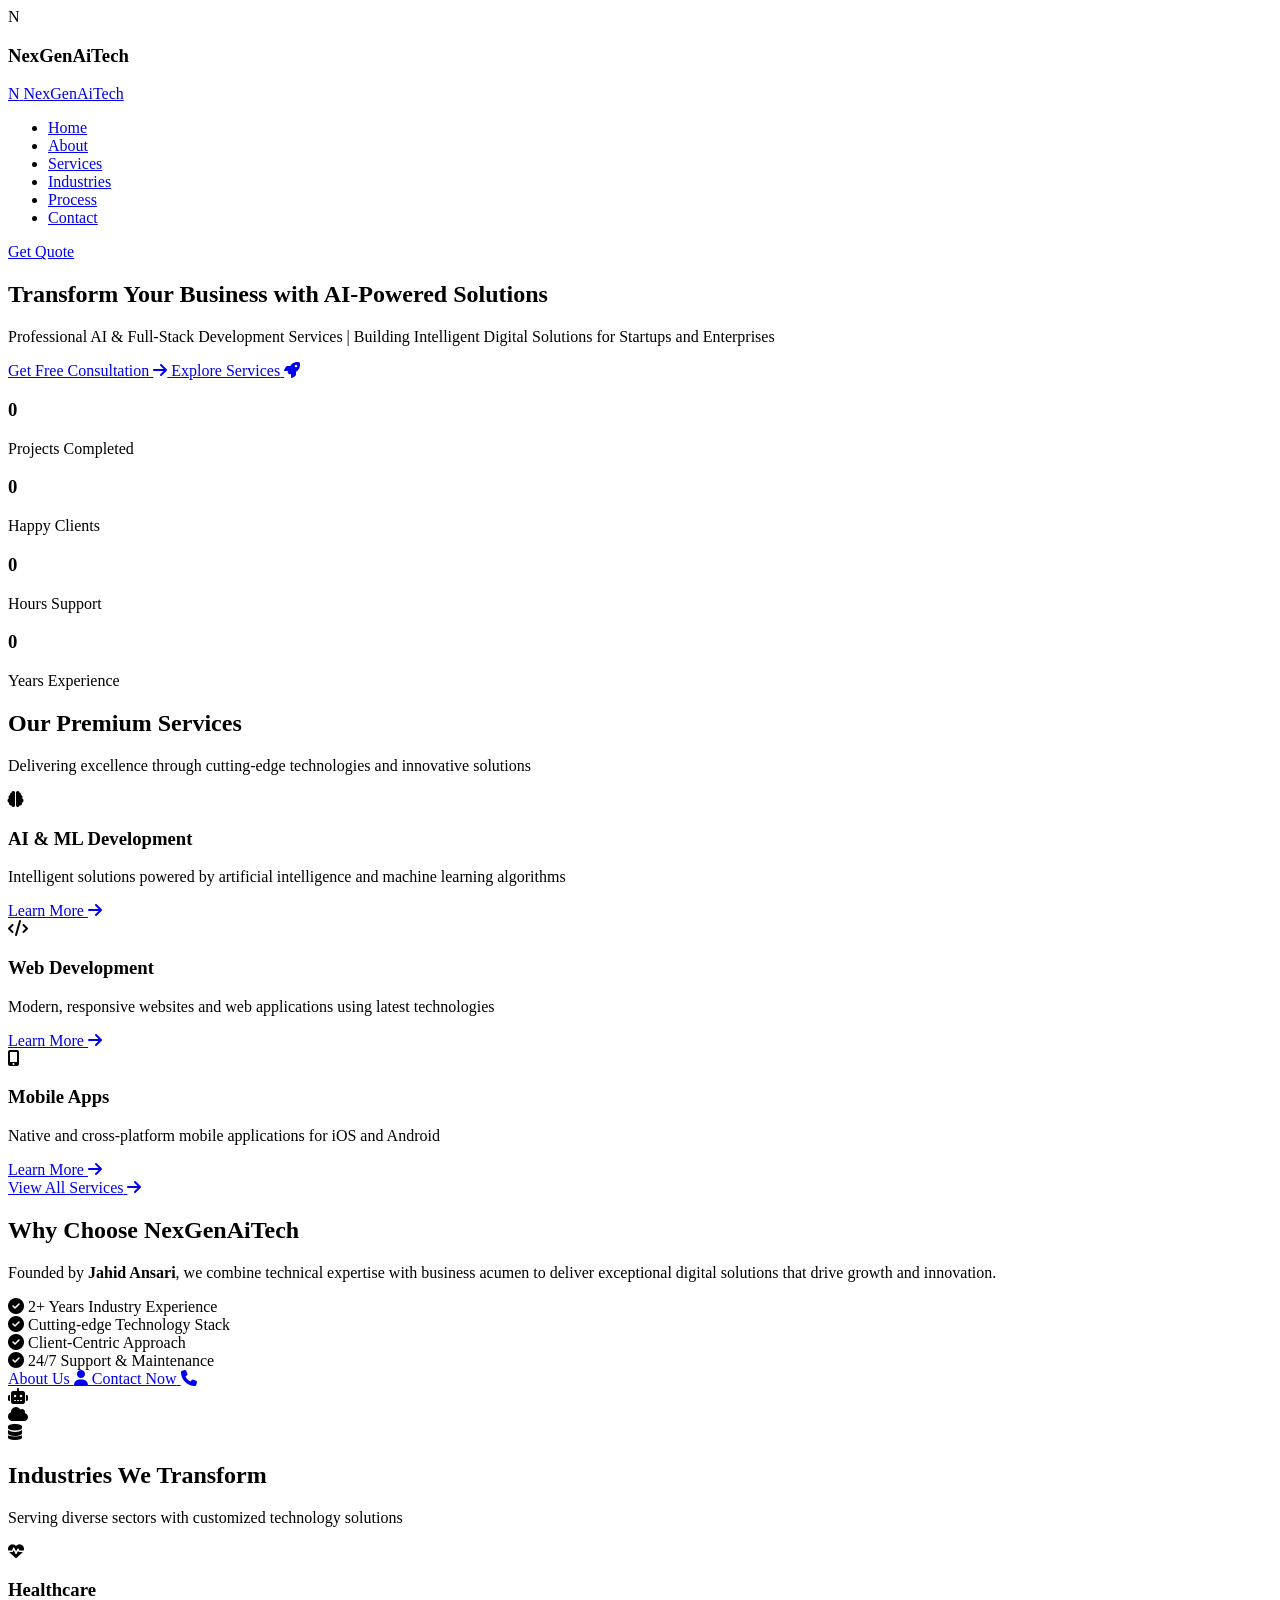
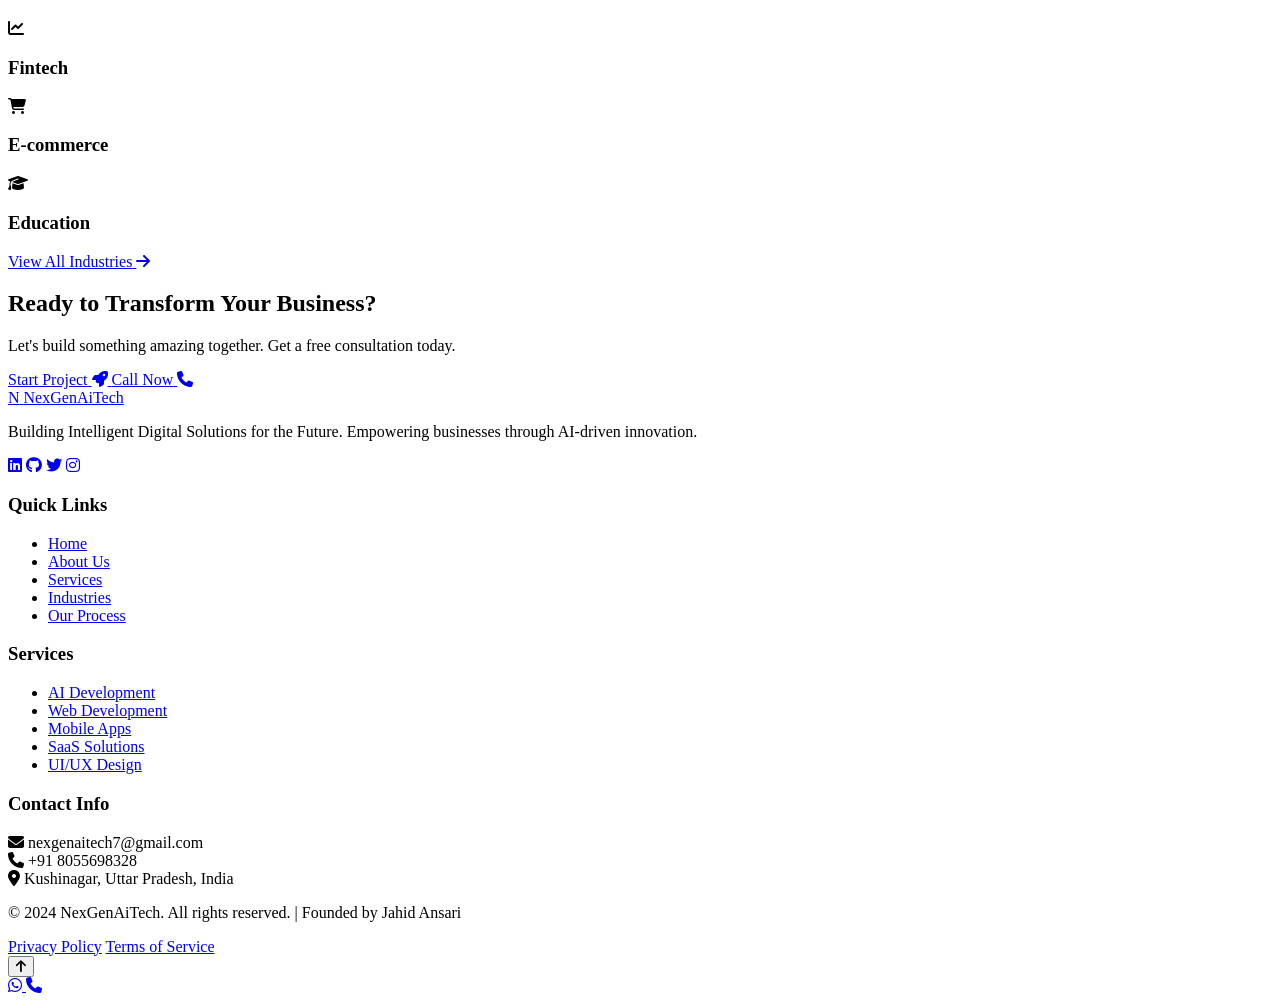
==== index.html @ 1ad07f9e "Create index.html" ====
<!DOCTYPE html>
<html lang="en">
<head>
    <meta charset="UTF-8">
    <meta name="viewport" content="width=device-width, initial-scale=1.0">
    <title>NexGenAiTech - AI & Full-Stack Development Company</title>
    <meta name="description" content="NexGenAiTech: Professional AI & Full-Stack Development company founded by Jahid Ansari. Building intelligent digital solutions for startups and enterprises.">
    <meta name="keywords" content="AI Development, Full-Stack Development, Machine Learning, SaaS Development, Web Development, Mobile App Development">
    <meta name="author" content="Jahid Ansari - NexGenAiTech">
    <meta name="robots" content="index, follow">
    <meta name="google-site-verification" content="your-verification-code">
    
    <!-- Open Graph Tags for Social Media -->
    <meta property="og:title" content="NexGenAiTech - AI & Full-Stack Development Company">
    <meta property="og:description" content="Professional AI & Full-Stack Development Services">
    <meta property="og:type" content="website">
    <meta property="og:url" content="https://nexgenaitech.com">
    <meta property="og:image" content="https://nexgenaitech.com/images/og-image.jpg">
    
    <!-- Twitter Card -->
    <meta name="twitter:card" content="summary_large_image">
    <meta name="twitter:title" content="NexGenAiTech">
    <meta name="twitter:description" content="AI & Full-Stack Development Company">
    
    <!-- Canonical URL -->
    <link rel="canonical" href="https://nexgenaitech.com">
    
    <!-- Favicon -->
    <link rel="icon" type="image/x-icon" href="images/favicon.ico">
    <link rel="apple-touch-icon" sizes="180x180" href="images/apple-touch-icon.png">
    
    <!-- Fonts -->
    <link rel="preconnect" href="https://fonts.googleapis.com">
    <link rel="preconnect" href="https://fonts.gstatic.com" crossorigin>
    <link href="https://fonts.googleapis.com/css2?family=Inter:wght@300;400;500;600;700&family=Poppins:wght@400;500;600;700&display=swap" rel="stylesheet">
    
    <!-- Font Awesome -->
    <link rel="stylesheet" href="https://cdnjs.cloudflare.com/ajax/libs/font-awesome/6.4.0/css/all.min.css">
    
    <!-- CSS Files -->
    <link rel="stylesheet" href="css/main.css">
    <link rel="stylesheet" href="css/animations.css">
    <link rel="stylesheet" href="css/responsive.css">
    
    <!-- Structured Data for SEO -->
    <script type="application/ld+json">
    {
        "@context": "https://schema.org",
        "@type": "Organization",
        "name": "NexGenAiTech",
        "url": "https://nexgenaitech.com",
        "logo": "https://nexgenaitech.com/images/logo.png",
        "description": "AI & Full-Stack Development Company",
        "address": {
            "@type": "PostalAddress",
            "addressLocality": "Kushinagar",
            "addressRegion": "Uttar Pradesh",
            "addressCountry": "India"
        },
        "contactPoint": {
            "@type": "ContactPoint",
            "telephone": "+91-8055698328",
            "contactType": "Customer Service",
            "email": "nexgenaitech7@gmail.com"
        }
    }
    </script>
</head>
<body>
    <!-- Preloader -->
    <div class="preloader" id="preloader">
        <div class="preloader-content">
            <div class="logo-pulse">
                <span>N</span>
            </div>
            <h3 class="preloader-text">NexGenAiTech</h3>
        </div>
    </div>

    <!-- Header -->
    <header class="header">
        <nav class="navbar">
            <div class="container">
                <a href="index.html" class="logo">
                    <span class="logo-icon">N</span>
                    <span class="logo-text">NexGenAiTech</span>
                </a>
                
                <div class="nav-menu" id="navMenu">
                    <ul class="nav-list">
                        <li class="nav-item active"><a href="index.html" class="nav-link">Home</a></li>
                        <li class="nav-item"><a href="about.html" class="nav-link">About</a></li>
                        <li class="nav-item"><a href="services.html" class="nav-link">Services</a></li>
                        <li class="nav-item"><a href="industries.html" class="nav-link">Industries</a></li>
                        <li class="nav-item"><a href="process.html" class="nav-link">Process</a></li>
                        <li class="nav-item"><a href="contact.html" class="nav-link">Contact</a></li>
                    </ul>
                    <a href="contact.html" class="nav-cta">Get Quote</a>
                </div>
                
                <div class="mobile-toggle" id="mobileToggle">
                    <span></span>
                    <span></span>
                    <span></span>
                </div>
            </div>
        </nav>
    </header>

    <!-- Hero Section -->
    <section class="hero">
        <div class="container">
            <div class="hero-content animate-on-scroll">
                <h1 class="hero-title">Transform Your <span class="highlight">Business</span> with AI-Powered Solutions</h1>
                <p class="hero-subtitle">Professional AI & Full-Stack Development Services | Building Intelligent Digital Solutions for Startups and Enterprises</p>
                <div class="hero-buttons">
                    <a href="contact.html" class="btn btn-primary">
                        <span>Get Free Consultation</span>
                        <i class="fas fa-arrow-right"></i>
                    </a>
                    <a href="services.html" class="btn btn-secondary">
                        <span>Explore Services</span>
                        <i class="fas fa-rocket"></i>
                    </a>
                </div>
            </div>
            
            <div class="hero-stats animate-on-scroll" data-delay="0.2">
                <div class="stat-item">
                    <h3 class="stat-number" data-count="50">0</h3>
                    <p class="stat-label">Projects Completed</p>
                </div>
                <div class="stat-item">
                    <h3 class="stat-number" data-count="100">0</h3>
                    <p class="stat-label">Happy Clients</p>
                </div>
                <div class="stat-item">
                    <h3 class="stat-number" data-count="24">0</h3>
                    <p class="stat-label">Hours Support</p>
                </div>
                <div class="stat-item">
                    <h3 class="stat-number" data-count="2">0</h3>
                    <p class="stat-label">Years Experience</p>
                </div>
            </div>
        </div>
        
        <!-- Animated Background -->
        <div class="hero-bg-animation">
            <div class="circle circle-1"></div>
            <div class="circle circle-2"></div>
            <div class="circle circle-3"></div>
        </div>
    </section>

    <!-- Featured Services -->
    <section class="featured-services section-padding">
        <div class="container">
            <div class="section-header animate-on-scroll">
                <h2 class="section-title">Our <span class="highlight">Premium</span> Services</h2>
                <p class="section-subtitle">Delivering excellence through cutting-edge technologies and innovative solutions</p>
            </div>
            
            <div class="services-grid">
                <div class="service-card animate-on-scroll">
                    <div class="service-icon">
                        <i class="fas fa-brain"></i>
                    </div>
                    <h3 class="service-title">AI & ML Development</h3>
                    <p class="service-description">Intelligent solutions powered by artificial intelligence and machine learning algorithms</p>
                    <a href="services.html#ai" class="service-link">
                        <span>Learn More</span>
                        <i class="fas fa-arrow-right"></i>
                    </a>
                </div>
                
                <div class="service-card animate-on-scroll" data-delay="0.1">
                    <div class="service-icon">
                        <i class="fas fa-code"></i>
                    </div>
                    <h3 class="service-title">Web Development</h3>
                    <p class="service-description">Modern, responsive websites and web applications using latest technologies</p>
                    <a href="services.html#web" class="service-link">
                        <span>Learn More</span>
                        <i class="fas fa-arrow-right"></i>
                    </a>
                </div>
                
                <div class="service-card animate-on-scroll" data-delay="0.2">
                    <div class="service-icon">
                        <i class="fas fa-mobile-alt"></i>
                    </div>
                    <h3 class="service-title">Mobile Apps</h3>
                    <p class="service-description">Native and cross-platform mobile applications for iOS and Android</p>
                    <a href="services.html#mobile" class="service-link">
                        <span>Learn More</span>
                        <i class="fas fa-arrow-right"></i>
                    </a>
                </div>
            </div>
            
            <div class="text-center mt-60">
                <a href="services.html" class="btn btn-outline">
                    <span>View All Services</span>
                    <i class="fas fa-arrow-right"></i>
                </a>
            </div>
        </div>
    </section>

    <!-- About Preview -->
    <section class="about-preview section-padding bg-dark">
        <div class="container">
            <div class="about-grid">
                <div class="about-content animate-on-scroll">
                    <h2 class="section-title">Why Choose <span class="highlight">NexGenAiTech</span></h2>
                    <p class="about-description">Founded by <strong>Jahid Ansari</strong>, we combine technical expertise with business acumen to deliver exceptional digital solutions that drive growth and innovation.</p>
                    
                    <div class="features-list">
                        <div class="feature-item">
                            <i class="fas fa-check-circle"></i>
                            <span>2+ Years Industry Experience</span>
                        </div>
                        <div class="feature-item">
                            <i class="fas fa-check-circle"></i>
                            <span>Cutting-edge Technology Stack</span>
                        </div>
                        <div class="feature-item">
                            <i class="fas fa-check-circle"></i>
                            <span>Client-Centric Approach</span>
                        </div>
                        <div class="feature-item">
                            <i class="fas fa-check-circle"></i>
                            <span>24/7 Support & Maintenance</span>
                        </div>
                    </div>
                    
                    <div class="about-buttons">
                        <a href="about.html" class="btn btn-primary">
                            <span>About Us</span>
                            <i class="fas fa-user"></i>
                        </a>
                        <a href="contact.html" class="btn btn-outline">
                            <span>Contact Now</span>
                            <i class="fas fa-phone"></i>
                        </a>
                    </div>
                </div>
                
                <div class="about-image animate-on-scroll" data-delay="0.2">
                    <div class="image-container">
                        <div class="floating-element element-1">
                            <i class="fas fa-robot"></i>
                        </div>
                        <div class="floating-element element-2">
                            <i class="fas fa-cloud"></i>
                        </div>
                        <div class="floating-element element-3">
                            <i class="fas fa-database"></i>
                        </div>
                    </div>
                </div>
            </div>
        </div>
    </section>

    <!-- Industries Preview -->
    <section class="industries-preview section-padding">
        <div class="container">
            <div class="section-header animate-on-scroll">
                <h2 class="section-title">Industries We <span class="highlight">Transform</span></h2>
                <p class="section-subtitle">Serving diverse sectors with customized technology solutions</p>
            </div>
            
            <div class="industries-grid">
                <div class="industry-item animate-on-scroll">
                    <div class="industry-icon">
                        <i class="fas fa-heartbeat"></i>
                    </div>
                    <h3>Healthcare</h3>
                </div>
                
                <div class="industry-item animate-on-scroll" data-delay="0.1">
                    <div class="industry-icon">
                        <i class="fas fa-chart-line"></i>
                    </div>
                    <h3>Fintech</h3>
                </div>
                
                <div class="industry-item animate-on-scroll" data-delay="0.2">
                    <div class="industry-icon">
                        <i class="fas fa-shopping-cart"></i>
                    </div>
                    <h3>E-commerce</h3>
                </div>
                
                <div class="industry-item animate-on-scroll" data-delay="0.3">
                    <div class="industry-icon">
                        <i class="fas fa-graduation-cap"></i>
                    </div>
                    <h3>Education</h3>
                </div>
            </div>
            
            <div class="text-center mt-60">
                <a href="industries.html" class="btn btn-outline">
                    <span>View All Industries</span>
                    <i class="fas fa-arrow-right"></i>
                </a>
            </div>
        </div>
    </section>

    <!-- CTA Section -->
    <section class="cta-section section-padding bg-gradient">
        <div class="container">
            <div class="cta-content animate-on-scroll">
                <h2 class="cta-title">Ready to Transform Your Business?</h2>
                <p class="cta-subtitle">Let's build something amazing together. Get a free consultation today.</p>
                <div class="cta-buttons">
                    <a href="contact.html" class="btn btn-light">
                        <span>Start Project</span>
                        <i class="fas fa-rocket"></i>
                    </a>
                    <a href="tel:+918055698328" class="btn btn-outline-light">
                        <span>Call Now</span>
                        <i class="fas fa-phone"></i>
                    </a>
                </div>
            </div>
        </div>
    </section>

    <!-- Footer -->
    <footer class="footer">
        <div class="container">
            <div class="footer-grid">
                <div class="footer-col">
                    <a href="index.html" class="footer-logo">
                        <span class="logo-icon">N</span>
                        <span class="logo-text">NexGenAiTech</span>
                    </a>
                    <p class="footer-about">Building Intelligent Digital Solutions for the Future. Empowering businesses through AI-driven innovation.</p>
                    <div class="social-links">
                        <a href="#" aria-label="LinkedIn"><i class="fab fa-linkedin"></i></a>
                        <a href="#" aria-label="GitHub"><i class="fab fa-github"></i></a>
                        <a href="#" aria-label="Twitter"><i class="fab fa-twitter"></i></a>
                        <a href="#" aria-label="Instagram"><i class="fab fa-instagram"></i></a>
                    </div>
                </div>
                
                <div class="footer-col">
                    <h3 class="footer-title">Quick Links</h3>
                    <ul class="footer-links">
                        <li><a href="index.html">Home</a></li>
                        <li><a href="about.html">About Us</a></li>
                        <li><a href="services.html">Services</a></li>
                        <li><a href="industries.html">Industries</a></li>
                        <li><a href="process.html">Our Process</a></li>
                    </ul>
                </div>
                
                <div class="footer-col">
                    <h3 class="footer-title">Services</h3>
                    <ul class="footer-links">
                        <li><a href="services.html#ai">AI Development</a></li>
                        <li><a href="services.html#web">Web Development</a></li>
                        <li><a href="services.html#mobile">Mobile Apps</a></li>
                        <li><a href="services.html#saas">SaaS Solutions</a></li>
                        <li><a href="services.html#ui">UI/UX Design</a></li>
                    </ul>
                </div>
                
                <div class="footer-col">
                    <h3 class="footer-title">Contact Info</h3>
                    <div class="contact-info">
                        <div class="contact-item">
                            <i class="fas fa-envelope"></i>
                            <span>nexgenaitech7@gmail.com</span>
                        </div>
                        <div class="contact-item">
                            <i class="fas fa-phone"></i>
                            <span>+91 8055698328</span>
                        </div>
                        <div class="contact-item">
                            <i class="fas fa-map-marker-alt"></i>
                            <span>Kushinagar, Uttar Pradesh, India</span>
                        </div>
                    </div>
                </div>
            </div>
            
            <div class="footer-bottom">
                <p>&copy; 2024 NexGenAiTech. All rights reserved. | Founded by Jahid Ansari</p>
                <div class="footer-bottom-links">
                    <a href="privacy.html">Privacy Policy</a>
                    <a href="terms.html">Terms of Service</a>
                </div>
            </div>
        </div>
    </footer>

    <!-- Back to Top -->
    <button class="back-to-top" id="backToTop" aria-label="Back to top">
        <i class="fas fa-arrow-up"></i>
    </button>

    <!-- Quick Contact -->
    <div class="quick-contact">
        <a href="https://wa.me/918055698328" class="whatsapp-btn" target="_blank" aria-label="Chat on WhatsApp">
            <i class="fab fa-whatsapp"></i>
        </a>
        <a href="tel:+918055698328" class="call-btn" aria-label="Call us">
            <i class="fas fa-phone"></i>
        </a>
    </div>

    <!-- JavaScript -->
    <script src="js/main.js"></script>
    <script src="js/animations.js"></script>
</body>
</html>
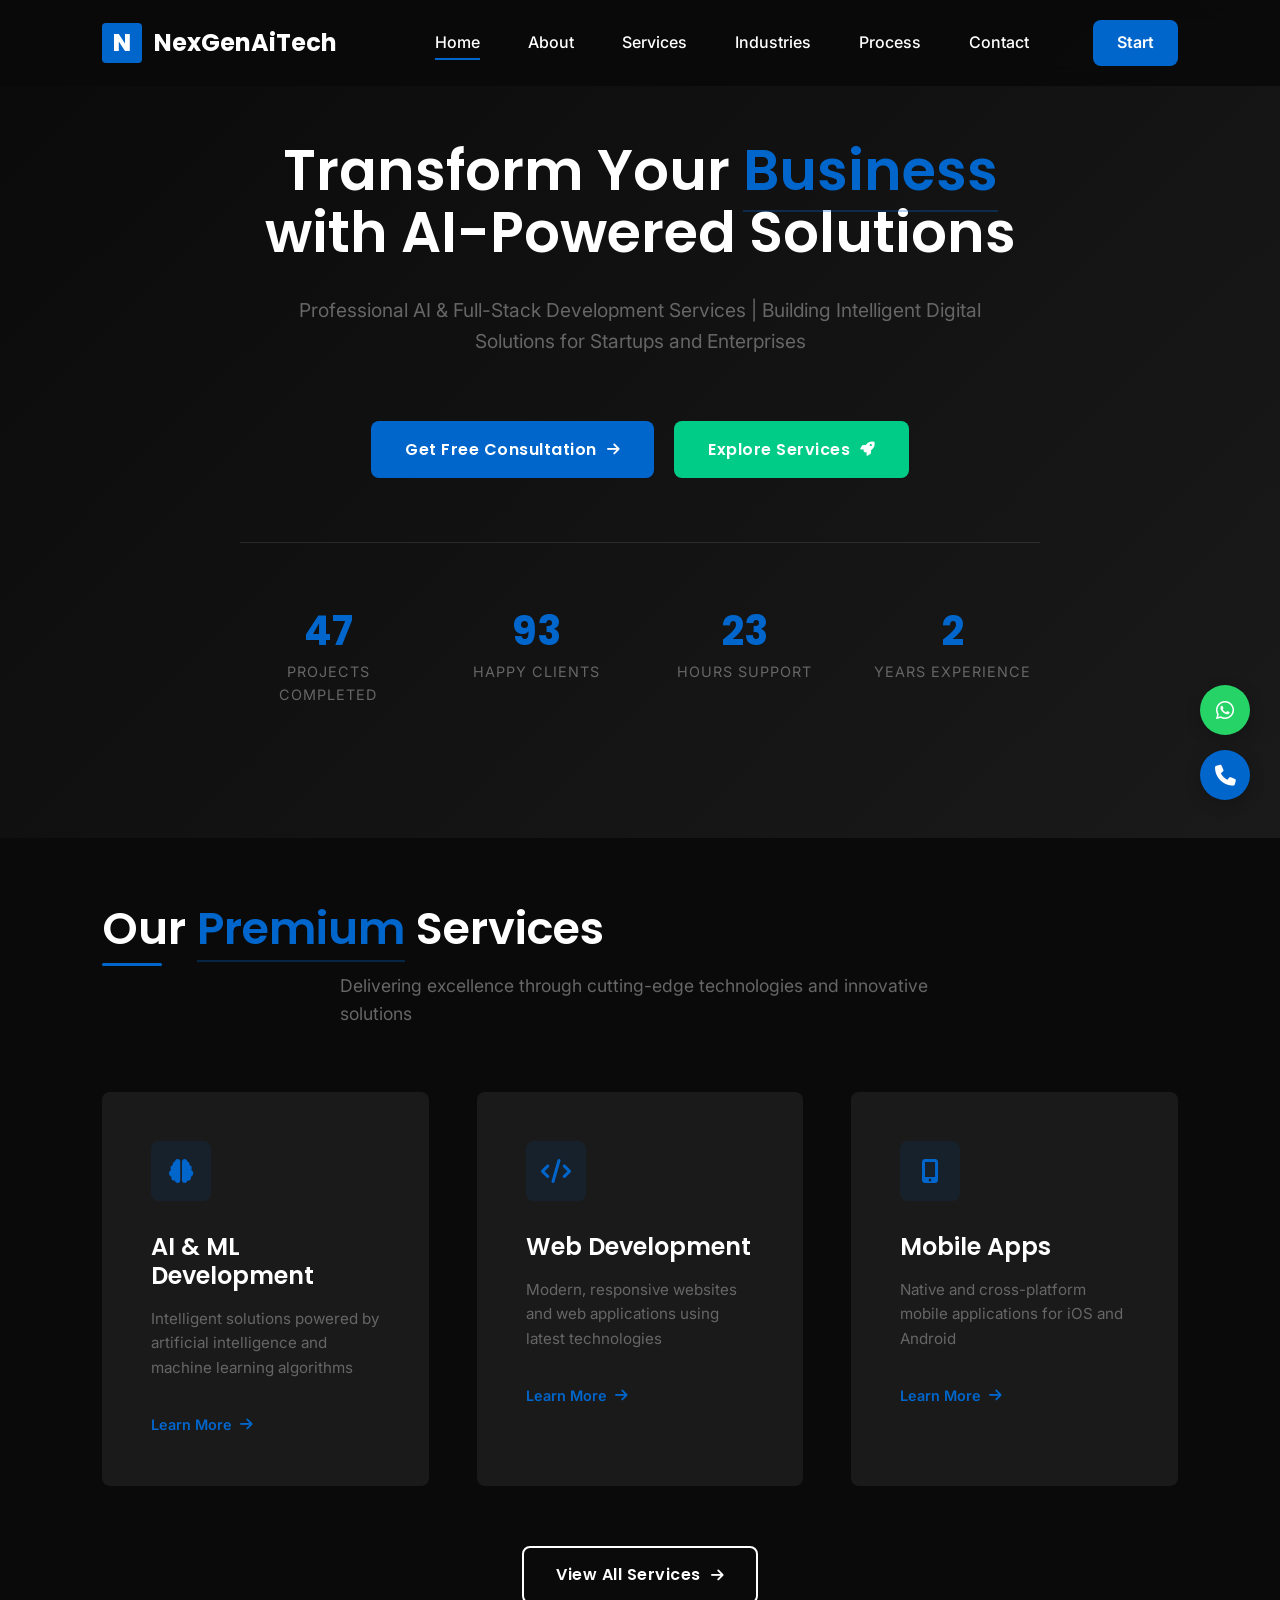
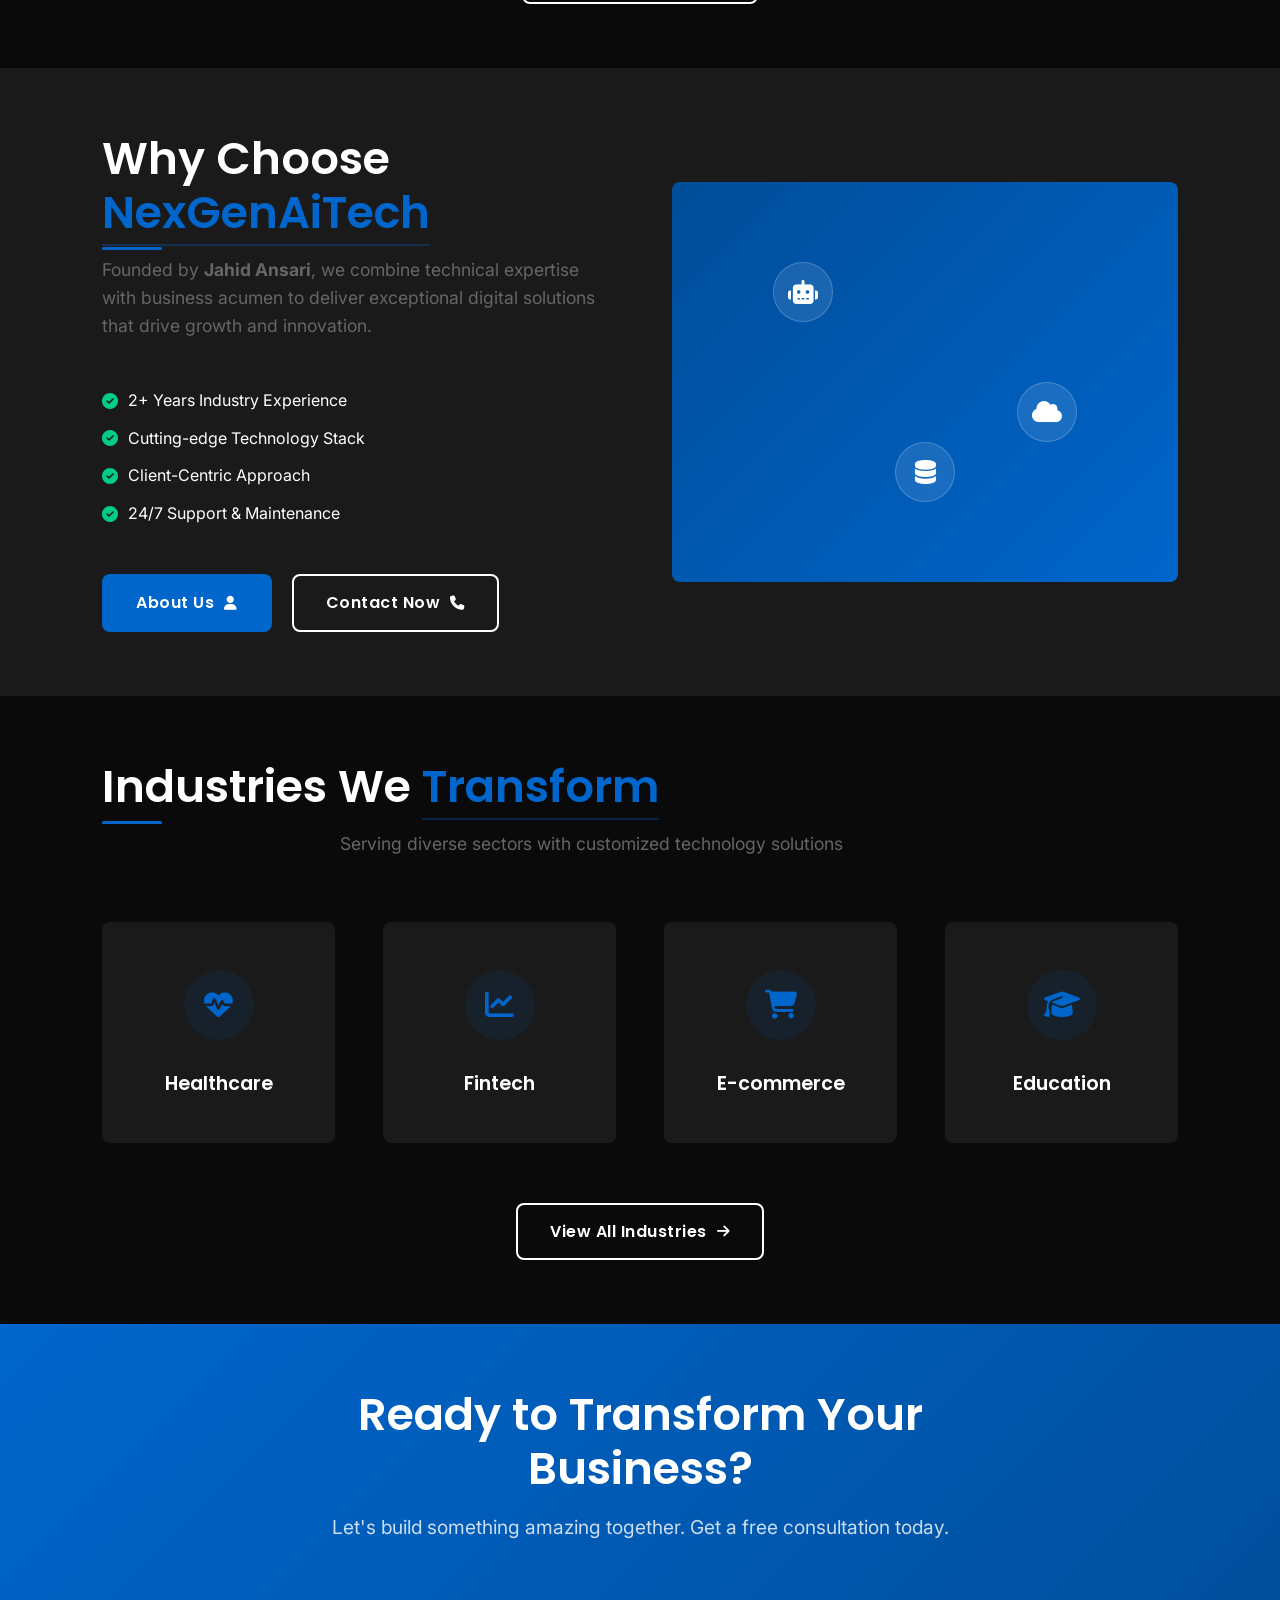
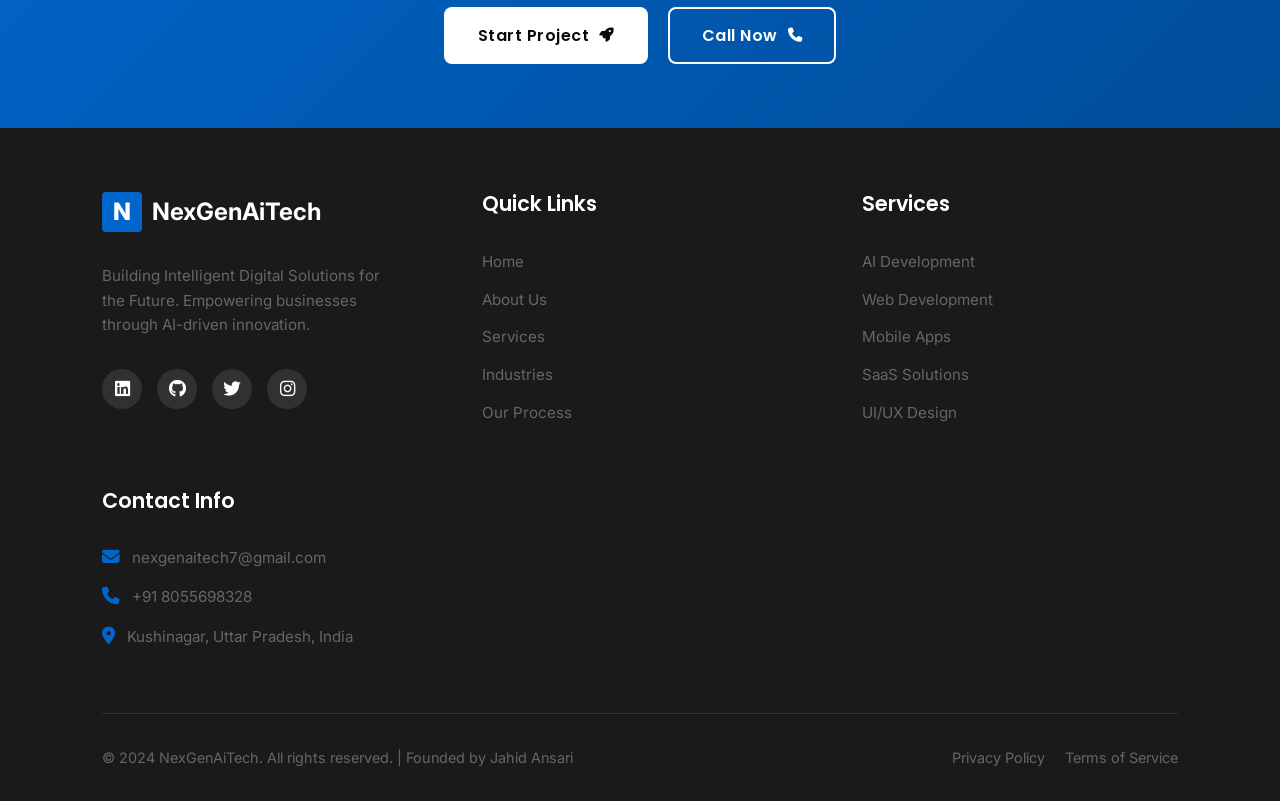
==== commit 3478a463: "Update index.html" ====
--- a/index.html
+++ b/index.html
@@ -95,7 +95,7 @@
                         <li class="nav-item"><a href="process.html" class="nav-link">Process</a></li>
                         <li class="nav-item"><a href="contact.html" class="nav-link">Contact</a></li>
                     </ul>
-                    <a href="contact.html" class="nav-cta">Get Quote</a>
+                    <a href="contact.html" class="nav-cta">Start</a>
                 </div>
                 
                 <div class="mobile-toggle" id="mobileToggle">
--- a/css/main.css
+++ b/css/main.css
@@ -0,0 +1,951 @@
+/* ===== CSS Reset ===== */
+* {
+    margin: 0;
+    padding: 0;
+    box-sizing: border-box;
+}
+
+:root {
+    /* Color Palette */
+    --primary-color: #0066cc;
+    --primary-dark: #004d99;
+    --primary-light: #3399ff;
+    --secondary-color: #00cc88;
+    --accent-color: #ff6b6b;
+    
+    /* Neutral Colors */
+    --dark-color: #0a0a0a;
+    --dark-gray: #1a1a1a;
+    --medium-gray: #333333;
+    --light-gray: #666666;
+    --lighter-gray: #f5f5f5;
+    --white: #ffffff;
+    
+    /* Typography */
+    --font-primary: 'Inter', sans-serif;
+    --font-secondary: 'Poppins', sans-serif;
+    
+    /* Spacing */
+    --space-xs: 0.5rem;
+    --space-sm: 1rem;
+    --space-md: 2rem;
+    --space-lg: 3rem;
+    --space-xl: 4rem;
+    
+    /* Borders */
+    --border-radius: 8px;
+    --border-radius-sm: 4px;
+    
+    /* Shadows */
+    --shadow-sm: 0 2px 8px rgba(0,0,0,0.1);
+    --shadow-md: 0 4px 16px rgba(0,0,0,0.2);
+    --shadow-lg: 0 8px 32px rgba(0,0,0,0.3);
+    
+    /* Transitions */
+    --transition-fast: 0.2s ease;
+    --transition-normal: 0.3s ease;
+    --transition-slow: 0.5s ease;
+}
+
+/* ===== Base Styles ===== */
+html {
+    scroll-behavior: smooth;
+    scroll-padding-top: 80px;
+}
+
+body {
+    font-family: var(--font-primary);
+    font-size: 16px;
+    line-height: 1.6;
+    color: var(--light-gray);
+    background-color: var(--dark-color);
+    overflow-x: hidden;
+}
+
+h1, h2, h3, h4, h5, h6 {
+    font-family: var(--font-secondary);
+    font-weight: 600;
+    line-height: 1.2;
+    color: var(--white);
+    margin-bottom: var(--space-sm);
+}
+
+h1 { font-size: 3.5rem; }
+h2 { font-size: 2.5rem; }
+h3 { font-size: 1.75rem; }
+h4 { font-size: 1.5rem; }
+h5 { font-size: 1.25rem; }
+h6 { font-size: 1rem; }
+
+p {
+    margin-bottom: var(--space-md);
+    font-weight: 400;
+}
+
+a {
+    text-decoration: none;
+    color: inherit;
+    transition: var(--transition-normal);
+}
+
+ul, ol {
+    list-style: none;
+}
+
+img {
+    max-width: 100%;
+    height: auto;
+}
+
+.container {
+    width: 100%;
+    max-width: 1200px;
+    margin: 0 auto;
+    padding: 0 var(--space-md);
+}
+
+.section-padding {
+    padding: var(--space-xl) 0;
+}
+
+.bg-dark {
+    background-color: var(--dark-gray);
+}
+
+.bg-gradient {
+    background: linear-gradient(135deg, var(--primary-color), var(--primary-dark));
+}
+
+.text-center {
+    text-align: center;
+}
+
+.mt-60 {
+    margin-top: 60px;
+}
+
+/* ===== Typography Enhancements ===== */
+.highlight {
+    color: var(--primary-color);
+    position: relative;
+}
+
+.highlight::after {
+    content: '';
+    position: absolute;
+    bottom: -2px;
+    left: 0;
+    width: 100%;
+    height: 2px;
+    background: var(--primary-color);
+    opacity: 0.3;
+}
+
+.section-title {
+    font-size: 2.8rem;
+    margin-bottom: var(--space-sm);
+    position: relative;
+    display: inline-block;
+}
+
+.section-title::after {
+    content: '';
+    position: absolute;
+    bottom: -10px;
+    left: 0;
+    width: 60px;
+    height: 3px;
+    background: var(--primary-color);
+    border-radius: 2px;
+}
+
+.section-subtitle {
+    font-size: 1.1rem;
+    color: var(--light-gray);
+    max-width: 600px;
+    margin: 0 auto var(--space-xl);
+}
+
+/* ===== Buttons ===== */
+.btn {
+    display: inline-flex;
+    align-items: center;
+    justify-content: center;
+    gap: 10px;
+    padding: 14px 32px;
+    border-radius: var(--border-radius);
+    font-family: var(--font-secondary);
+    font-weight: 600;
+    font-size: 1rem;
+    text-transform: none;
+    letter-spacing: 0.5px;
+    cursor: pointer;
+    transition: all var(--transition-normal);
+    border: 2px solid transparent;
+    position: relative;
+    overflow: hidden;
+    z-index: 1;
+}
+
+.btn span {
+    position: relative;
+    z-index: 2;
+}
+
+.btn i {
+    font-size: 0.9rem;
+    transition: transform var(--transition-normal);
+}
+
+.btn:hover i {
+    transform: translateX(4px);
+}
+
+.btn-primary {
+    background: var(--primary-color);
+    color: var(--white);
+}
+
+.btn-primary:hover {
+    background: var(--primary-dark);
+    transform: translateY(-2px);
+    box-shadow: var(--shadow-md);
+}
+
+.btn-secondary {
+    background: var(--secondary-color);
+    color: var(--white);
+}
+
+.btn-secondary:hover {
+    background: #00b377;
+    transform: translateY(-2px);
+    box-shadow: var(--shadow-md);
+}
+
+.btn-outline {
+    background: transparent;
+    color: var(--white);
+    border-color: var(--white);
+}
+
+.btn-outline:hover {
+    background: var(--white);
+    color: var(--dark-color);
+    transform: translateY(-2px);
+}
+
+.btn-light {
+    background: var(--white);
+    color: var(--dark-color);
+}
+
+.btn-light:hover {
+    background: var(--lighter-gray);
+    transform: translateY(-2px);
+    box-shadow: var(--shadow-md);
+}
+
+.btn-outline-light {
+    background: transparent;
+    color: var(--white);
+    border-color: var(--white);
+}
+
+.btn-outline-light:hover {
+    background: var(--white);
+    color: var(--dark-color);
+}
+
+/* ===== Preloader ===== */
+.preloader {
+    position: fixed;
+    top: 0;
+    left: 0;
+    width: 100%;
+    height: 100%;
+    background: var(--dark-color);
+    display: flex;
+    align-items: center;
+    justify-content: center;
+    z-index: 9999;
+    transition: opacity 0.5s ease, visibility 0.5s ease;
+}
+
+.preloader.fade-out {
+    opacity: 0;
+    visibility: hidden;
+}
+
+.preloader-content {
+    text-align: center;
+}
+
+.logo-pulse {
+    width: 80px;
+    height: 80px;
+    margin: 0 auto 20px;
+    background: var(--primary-color);
+    border-radius: 50%;
+    display: flex;
+    align-items: center;
+    justify-content: center;
+    animation: pulse 2s infinite;
+}
+
+.logo-pulse span {
+    color: var(--white);
+    font-size: 2rem;
+    font-weight: 700;
+    font-family: var(--font-secondary);
+}
+
+.preloader-text {
+    color: var(--white);
+    font-size: 1.5rem;
+    letter-spacing: 2px;
+    animation: fadeInOut 2s infinite;
+}
+
+/* ===== Header & Navigation ===== */
+.header {
+    position: fixed;
+    top: 0;
+    left: 0;
+    width: 100%;
+    z-index: 1000;
+    background: rgba(10, 10, 10, 0.95);
+    backdrop-filter: blur(10px);
+    transition: all var(--transition-normal);
+}
+
+.header.scrolled {
+    box-shadow: var(--shadow-md);
+}
+
+.navbar {
+    padding: 20px 0;
+}
+
+.navbar .container {
+    display: flex;
+    align-items: center;
+    justify-content: space-between;
+}
+
+.logo {
+    display: flex;
+    align-items: center;
+    gap: 12px;
+    color: var(--white);
+    font-size: 1.5rem;
+    font-weight: 700;
+    font-family: var(--font-secondary);
+}
+
+.logo-icon {
+    width: 40px;
+    height: 40px;
+    background: var(--primary-color);
+    border-radius: var(--border-radius-sm);
+    display: flex;
+    align-items: center;
+    justify-content: center;
+    font-weight: 800;
+    color: var(--white);
+}
+
+.nav-menu {
+    display: flex;
+    align-items: center;
+    gap: var(--space-xl);
+}
+
+.nav-list {
+    display: flex;
+    gap: var(--space-lg);
+}
+
+.nav-item {
+    position: relative;
+}
+
+.nav-link {
+    color: var(--white);
+    font-weight: 500;
+    font-size: 1rem;
+    padding: 8px 0;
+    position: relative;
+}
+
+.nav-link::after {
+    content: '';
+    position: absolute;
+    bottom: 0;
+    left: 0;
+    width: 0;
+    height: 2px;
+    background: var(--primary-color);
+    transition: width var(--transition-normal);
+}
+
+.nav-link:hover::after,
+.nav-item.active .nav-link::after {
+    width: 100%;
+}
+
+.nav-cta {
+    background: var(--primary-color);
+    color: var(--white);
+    padding: 10px 24px;
+    border-radius: var(--border-radius);
+    font-weight: 600;
+    transition: all var(--transition-normal);
+}
+
+.nav-cta:hover {
+    background: var(--primary-dark);
+    transform: translateY(-2px);
+}
+
+.mobile-toggle {
+    display: none;
+    flex-direction: column;
+    gap: 4px;
+    cursor: pointer;
+    width: 30px;
+    height: 30px;
+    justify-content: center;
+}
+
+.mobile-toggle span {
+    display: block;
+    width: 100%;
+    height: 2px;
+    background: var(--white);
+    transition: all var(--transition-normal);
+}
+
+/* ===== Hero Section ===== */
+.hero {
+    padding-top: 140px;
+    padding-bottom: 100px;
+    position: relative;
+    overflow: hidden;
+    background: linear-gradient(135deg, var(--dark-color) 0%, var(--dark-gray) 100%);
+}
+
+.hero-content {
+    max-width: 800px;
+    margin: 0 auto;
+    text-align: center;
+}
+
+.hero-title {
+    font-size: 3.5rem;
+    margin-bottom: var(--space-md);
+    line-height: 1.1;
+}
+
+.hero-subtitle {
+    font-size: 1.2rem;
+    color: var(--light-gray);
+    margin-bottom: var(--space-xl);
+    max-width: 700px;
+    margin-left: auto;
+    margin-right: auto;
+}
+
+.hero-buttons {
+    display: flex;
+    gap: 20px;
+    justify-content: center;
+    margin-bottom: var(--space-xl);
+}
+
+.hero-stats {
+    display: grid;
+    grid-template-columns: repeat(4, 1fr);
+    gap: var(--space-md);
+    max-width: 800px;
+    margin: 0 auto;
+    padding-top: var(--space-xl);
+    border-top: 1px solid rgba(255,255,255,0.1);
+}
+
+.stat-item {
+    text-align: center;
+}
+
+.stat-number {
+    font-size: 2.5rem;
+    font-weight: 700;
+    color: var(--primary-color);
+    margin-bottom: 5px;
+}
+
+.stat-label {
+    font-size: 0.9rem;
+    color: var(--light-gray);
+    text-transform: uppercase;
+    letter-spacing: 1px;
+}
+
+.hero-bg-animation {
+    position: absolute;
+    top: 0;
+    left: 0;
+    width: 100%;
+    height: 100%;
+    z-index: -1;
+    overflow: hidden;
+}
+
+.circle {
+    position: absolute;
+    border-radius: 50%;
+    opacity: 0.1;
+}
+
+.circle-1 {
+    width: 300px;
+    height: 300px;
+    background: var(--primary-color);
+    top: -150px;
+    right: -150px;
+}
+
+.circle-2 {
+    width: 200px;
+    height: 200px;
+    background: var(--secondary-color);
+    bottom: -100px;
+    left: -100px;
+}
+
+.circle-3 {
+    width: 150px;
+    height: 150px;
+    background: var(--accent-color);
+    top: 50%;
+    right: 10%;
+}
+
+/* ===== Services Section ===== */
+.services-grid {
+    display: grid;
+    grid-template-columns: repeat(auto-fit, minmax(300px, 1fr));
+    gap: var(--space-lg);
+    margin-top: var(--space-xl);
+}
+
+.service-card {
+    background: var(--dark-gray);
+    border-radius: var(--border-radius);
+    padding: var(--space-lg);
+    transition: all var(--transition-normal);
+    border: 1px solid transparent;
+    position: relative;
+    overflow: hidden;
+}
+
+.service-card:hover {
+    transform: translateY(-10px);
+    border-color: var(--primary-color);
+    box-shadow: var(--shadow-lg);
+}
+
+.service-icon {
+    width: 60px;
+    height: 60px;
+    background: rgba(0, 102, 204, 0.1);
+    border-radius: var(--border-radius);
+    display: flex;
+    align-items: center;
+    justify-content: center;
+    margin-bottom: var(--space-md);
+    color: var(--primary-color);
+    font-size: 1.5rem;
+}
+
+.service-title {
+    font-size: 1.5rem;
+    margin-bottom: var(--space-sm);
+}
+
+.service-description {
+    color: var(--light-gray);
+    margin-bottom: var(--space-md);
+    font-size: 0.95rem;
+}
+
+.service-link {
+    display: inline-flex;
+    align-items: center;
+    gap: 8px;
+    color: var(--primary-color);
+    font-weight: 600;
+    font-size: 0.9rem;
+}
+
+.service-link:hover {
+    gap: 12px;
+}
+
+/* ===== About Preview ===== */
+.about-grid {
+    display: grid;
+    grid-template-columns: 1fr 1fr;
+    gap: var(--space-xl);
+    align-items: center;
+}
+
+.about-description {
+    font-size: 1.1rem;
+    margin-bottom: var(--space-lg);
+}
+
+.features-list {
+    margin-bottom: var(--space-lg);
+}
+
+.feature-item {
+    display: flex;
+    align-items: center;
+    gap: 10px;
+    margin-bottom: 12px;
+    color: var(--white);
+}
+
+.feature-item i {
+    color: var(--secondary-color);
+}
+
+.about-buttons {
+    display: flex;
+    gap: 20px;
+}
+
+.about-image {
+    position: relative;
+    height: 400px;
+}
+
+.image-container {
+    width: 100%;
+    height: 100%;
+    background: linear-gradient(135deg, var(--primary-dark), var(--primary-color));
+    border-radius: var(--border-radius);
+    position: relative;
+    overflow: hidden;
+}
+
+.floating-element {
+    position: absolute;
+    width: 60px;
+    height: 60px;
+    background: rgba(255,255,255,0.1);
+    border-radius: 50%;
+    display: flex;
+    align-items: center;
+    justify-content: center;
+    font-size: 1.5rem;
+    color: var(--white);
+    backdrop-filter: blur(5px);
+    border: 1px solid rgba(255,255,255,0.2);
+}
+
+.element-1 {
+    top: 20%;
+    left: 20%;
+}
+
+.element-2 {
+    top: 50%;
+    right: 20%;
+}
+
+.element-3 {
+    bottom: 20%;
+    left: 50%;
+    transform: translateX(-50%);
+}
+
+/* ===== Industries Preview ===== */
+.industries-grid {
+    display: grid;
+    grid-template-columns: repeat(auto-fit, minmax(200px, 1fr));
+    gap: var(--space-lg);
+    margin-top: var(--space-xl);
+}
+
+.industry-item {
+    background: var(--dark-gray);
+    border-radius: var(--border-radius);
+    padding: var(--space-lg);
+    text-align: center;
+    transition: all var(--transition-normal);
+}
+
+.industry-item:hover {
+    transform: translateY(-5px);
+    background: var(--primary-color);
+}
+
+.industry-item:hover .industry-icon {
+    color: var(--white);
+    background: rgba(255,255,255,0.2);
+}
+
+.industry-icon {
+    width: 70px;
+    height: 70px;
+    background: rgba(0, 102, 204, 0.1);
+    border-radius: 50%;
+    display: flex;
+    align-items: center;
+    justify-content: center;
+    margin: 0 auto var(--space-md);
+    color: var(--primary-color);
+    font-size: 1.8rem;
+    transition: all var(--transition-normal);
+}
+
+.industry-item h3 {
+    font-size: 1.2rem;
+    margin-bottom: 0;
+}
+
+/* ===== CTA Section ===== */
+.cta-section {
+    position: relative;
+    overflow: hidden;
+}
+
+.cta-content {
+    text-align: center;
+    max-width: 800px;
+    margin: 0 auto;
+}
+
+.cta-title {
+    font-size: 2.8rem;
+    margin-bottom: var(--space-sm);
+    color: var(--white);
+}
+
+.cta-subtitle {
+    font-size: 1.2rem;
+    color: rgba(255,255,255,0.8);
+    margin-bottom: var(--space-xl);
+}
+
+.cta-buttons {
+    display: flex;
+    gap: 20px;
+    justify-content: center;
+}
+
+/* ===== Footer ===== */
+.footer {
+    background: var(--dark-gray);
+    padding: var(--space-xl) 0 0;
+}
+
+.footer-grid {
+    display: grid;
+    grid-template-columns: repeat(auto-fit, minmax(250px, 1fr));
+    gap: var(--space-xl);
+    margin-bottom: var(--space-xl);
+}
+
+.footer-col {
+    padding-right: var(--space-md);
+}
+
+.footer-logo {
+    display: flex;
+    align-items: center;
+    gap: 10px;
+    color: var(--white);
+    font-size: 1.5rem;
+    font-weight: 700;
+    margin-bottom: var(--space-md);
+}
+
+.footer-about {
+    color: var(--light-gray);
+    margin-bottom: var(--space-md);
+    font-size: 0.95rem;
+}
+
+.social-links {
+    display: flex;
+    gap: 15px;
+}
+
+.social-links a {
+    width: 40px;
+    height: 40px;
+    background: rgba(255,255,255,0.1);
+    border-radius: 50%;
+    display: flex;
+    align-items: center;
+    justify-content: center;
+    color: var(--white);
+    font-size: 1.1rem;
+    transition: all var(--transition-normal);
+}
+
+.social-links a:hover {
+    background: var(--primary-color);
+    transform: translateY(-3px);
+}
+
+.footer-title {
+    font-size: 1.3rem;
+    margin-bottom: var(--space-md);
+    color: var(--white);
+}
+
+.footer-links {
+    display: flex;
+    flex-direction: column;
+    gap: 12px;
+}
+
+.footer-links a {
+    color: var(--light-gray);
+    font-size: 0.95rem;
+    transition: all var(--transition-fast);
+}
+
+.footer-links a:hover {
+    color: var(--primary-color);
+    transform: translateX(5px);
+}
+
+.contact-info {
+    display: flex;
+    flex-direction: column;
+    gap: 15px;
+}
+
+.contact-item {
+    display: flex;
+    align-items: flex-start;
+    gap: 12px;
+}
+
+.contact-item i {
+    color: var(--primary-color);
+    font-size: 1.1rem;
+    margin-top: 2px;
+}
+
+.contact-item span {
+    color: var(--light-gray);
+    font-size: 0.95rem;
+}
+
+.footer-bottom {
+    padding: var(--space-md) 0;
+    border-top: 1px solid rgba(255,255,255,0.1);
+    display: flex;
+    justify-content: space-between;
+    align-items: center;
+    flex-wrap: wrap;
+    gap: var(--space-sm);
+}
+
+.footer-bottom p {
+    color: var(--light-gray);
+    font-size: 0.9rem;
+    margin-bottom: 0;
+}
+
+.footer-bottom-links {
+    display: flex;
+    gap: 20px;
+}
+
+.footer-bottom-links a {
+    color: var(--light-gray);
+    font-size: 0.9rem;
+}
+
+.footer-bottom-links a:hover {
+    color: var(--primary-color);
+}
+
+/* ===== Back to Top ===== */
+.back-to-top {
+    position: fixed;
+    bottom: 30px;
+    right: 30px;
+    width: 50px;
+    height: 50px;
+    background: var(--primary-color);
+    color: var(--white);
+    border: none;
+    border-radius: 50%;
+    display: flex;
+    align-items: center;
+    justify-content: center;
+    font-size: 1.2rem;
+    cursor: pointer;
+    opacity: 0;
+    visibility: hidden;
+    transition: all var(--transition-normal);
+    z-index: 999;
+}
+
+.back-to-top.visible {
+    opacity: 1;
+    visibility: visible;
+}
+
+.back-to-top:hover {
+    background: var(--primary-dark);
+    transform: translateY(-3px);
+    box-shadow: var(--shadow-md);
+}
+
+/* ===== Quick Contact ===== */
+.quick-contact {
+    position: fixed;
+    bottom: 100px;
+    right: 30px;
+    display: flex;
+    flex-direction: column;
+    gap: 15px;
+    z-index: 998;
+}
+
+.whatsapp-btn,
+.call-btn {
+    width: 50px;
+    height: 50px;
+    border-radius: 50%;
+    display: flex;
+    align-items: center;
+    justify-content: center;
+    font-size: 1.3rem;
+    color: var(--white);
+    box-shadow: var(--shadow-md);
+    transition: all var(--transition-normal);
+}
+
+.whatsapp-btn {
+    background: #25D366;
+}
+
+.call-btn {
+    background: var(--primary-color);
+}
+
+.whatsapp-btn:hover,
+.call-btn:hover {
+    transform: scale(1.1);
+    box-shadow: var(--shadow-lg);
+}
--- a/css/animations.css
+++ b/css/animations.css
@@ -0,0 +1,402 @@
+/* ===== Animation Keyframes ===== */
+@keyframes fadeIn {
+    from {
+        opacity: 0;
+        transform: translateY(20px);
+    }
+    to {
+        opacity: 1;
+        transform: translateY(0);
+    }
+}
+
+@keyframes fadeInUp {
+    from {
+        opacity: 0;
+        transform: translateY(40px);
+    }
+    to {
+        opacity: 1;
+        transform: translateY(0);
+    }
+}
+
+@keyframes fadeInLeft {
+    from {
+        opacity: 0;
+        transform: translateX(-40px);
+    }
+    to {
+        opacity: 1;
+        transform: translateX(0);
+    }
+}
+
+@keyframes fadeInRight {
+    from {
+        opacity: 0;
+        transform: translateX(40px);
+    }
+    to {
+        opacity: 1;
+        transform: translateX(0);
+    }
+}
+
+@keyframes pulse {
+    0%, 100% {
+        transform: scale(1);
+        opacity: 1;
+    }
+    50% {
+        transform: scale(1.05);
+        opacity: 0.8;
+    }
+}
+
+@keyframes float {
+    0%, 100% {
+        transform: translateY(0);
+    }
+    50% {
+        transform: translateY(-20px);
+    }
+}
+
+@keyframes spin {
+    from {
+        transform: rotate(0deg);
+    }
+    to {
+        transform: rotate(360deg);
+    }
+}
+
+@keyframes gradientShift {
+    0%, 100% {
+        background-position: 0% 50%;
+    }
+    50% {
+        background-position: 100% 50%;
+    }
+}
+
+@keyframes shimmer {
+    0% {
+        background-position: -1000px 0;
+    }
+    100% {
+        background-position: 1000px 0;
+    }
+}
+
+@keyframes fadeInOut {
+    0%, 100% {
+        opacity: 0.5;
+    }
+    50% {
+        opacity: 1;
+    }
+}
+
+/* ===== Animation Classes ===== */
+.animate-on-scroll {
+    opacity: 0;
+    transform: translateY(30px);
+    transition: opacity 0.8s ease, transform 0.8s ease;
+}
+
+.animate-on-scroll.animated {
+    opacity: 1;
+    transform: translateY(0);
+}
+
+.animate-fade-in {
+    animation: fadeIn 1s ease forwards;
+}
+
+.animate-fade-in-up {
+    animation: fadeInUp 1s ease forwards;
+}
+
+.animate-fade-in-left {
+    animation: fadeInLeft 1s ease forwards;
+}
+
+.animate-fade-in-right {
+    animation: fadeInRight 1s ease forwards;
+}
+
+.animate-pulse {
+    animation: pulse 2s infinite ease-in-out;
+}
+
+.animate-float {
+    animation: float 3s infinite ease-in-out;
+}
+
+.animate-spin {
+    animation: spin 1s linear infinite;
+}
+
+.animate-gradient {
+    background: linear-gradient(-45deg, #ee7752, #e73c7e, #23a6d5, #23d5ab);
+    background-size: 400% 400%;
+    animation: gradientShift 15s ease infinite;
+}
+
+.animate-shimmer {
+    background: linear-gradient(90deg, transparent, rgba(255,255,255,0.1), transparent);
+    background-size: 1000px 100%;
+    animation: shimmer 2s infinite;
+}
+
+/* ===== Staggered Animations ===== */
+[data-delay="0.1"] {
+    transition-delay: 0.1s;
+}
+
+[data-delay="0.2"] {
+    transition-delay: 0.2s;
+}
+
+[data-delay="0.3"] {
+    transition-delay: 0.3s;
+}
+
+[data-delay="0.4"] {
+    transition-delay: 0.4s;
+}
+
+[data-delay="0.5"] {
+    transition-delay: 0.5s;
+}
+
+/* ===== Hover Effects ===== */
+.hover-lift {
+    transition: transform 0.3s ease;
+}
+
+.hover-lift:hover {
+    transform: translateY(-5px);
+}
+
+.hover-scale {
+    transition: transform 0.3s ease;
+}
+
+.hover-scale:hover {
+    transform: scale(1.05);
+}
+
+.hover-glow {
+    transition: box-shadow 0.3s ease;
+}
+
+.hover-glow:hover {
+    box-shadow: 0 10px 30px rgba(0, 102, 204, 0.3);
+}
+
+.hover-color-shift {
+    transition: color 0.3s ease, background-color 0.3s ease;
+}
+
+/* ===== Text Animations ===== */
+.text-gradient {
+    background: linear-gradient(135deg, var(--primary-color), var(--secondary-color));
+    -webkit-background-clip: text;
+    -webkit-text-fill-color: transparent;
+    background-clip: text;
+}
+
+.typing-animation {
+    overflow: hidden;
+    border-right: 2px solid var(--primary-color);
+    white-space: nowrap;
+    animation: typing 3.5s steps(40, end), blink-caret 0.75s step-end infinite;
+}
+
+@keyframes typing {
+    from { width: 0 }
+    to { width: 100% }
+}
+
+@keyframes blink-caret {
+    from, to { border-color: transparent }
+    50% { border-color: var(--primary-color) }
+}
+
+/* ===== Loading Animations ===== */
+.loading-dots::after {
+    content: '.';
+    animation: dots 1.5s steps(5, end) infinite;
+}
+
+@keyframes dots {
+    0%, 20% {
+        color: rgba(0,0,0,0);
+        text-shadow: .25em 0 0 rgba(0,0,0,0), .5em 0 0 rgba(0,0,0,0);
+    }
+    40% {
+        color: currentColor;
+        text-shadow: .25em 0 0 rgba(0,0,0,0), .5em 0 0 rgba(0,0,0,0);
+    }
+    60% {
+        text-shadow: .25em 0 0 currentColor, .5em 0 0 rgba(0,0,0,0);
+    }
+    80%, 100% {
+        text-shadow: .25em 0 0 currentColor, .5em 0 0 currentColor;
+    }
+}
+
+/* ===== Background Animations ===== */
+.bg-particles {
+    position: relative;
+    overflow: hidden;
+}
+
+.bg-particles::before {
+    content: '';
+    position: absolute;
+    top: 0;
+    left: 0;
+    width: 100%;
+    height: 100%;
+    background-image: 
+        radial-gradient(circle at 20% 80%, rgba(0, 102, 204, 0.1) 0%, transparent 50%),
+        radial-gradient(circle at 80% 20%, rgba(0, 204, 136, 0.1) 0%, transparent 50%),
+        radial-gradient(circle at 40% 40%, rgba(255, 107, 107, 0.1) 0%, transparent 50%);
+    animation: float 20s infinite ease-in-out;
+    z-index: -1;
+}
+
+/* ===== Card Animations ===== */
+.card-hover-effect {
+    position: relative;
+    overflow: hidden;
+}
+
+.card-hover-effect::before {
+    content: '';
+    position: absolute;
+    top: 0;
+    left: -100%;
+    width: 100%;
+    height: 100%;
+    background: linear-gradient(90deg, transparent, rgba(255,255,255,0.1), transparent);
+    transition: left 0.5s ease;
+}
+
+.card-hover-effect:hover::before {
+    left: 100%;
+}
+
+/* ===== Progress Bar Animation ===== */
+.progress-bar {
+    height: 4px;
+    background: linear-gradient(90deg, var(--primary-color), var(--secondary-color));
+    width: 0;
+    transition: width 1.5s ease-in-out;
+}
+
+/* ===== Counter Animation ===== */
+.count-animate {
+    display: inline-block;
+}
+
+/* ===== Page Transition ===== */
+.page-transition {
+    position: fixed;
+    top: 0;
+    left: 0;
+    width: 100%;
+    height: 100%;
+    background: var(--dark-color);
+    z-index: 9999;
+    transform: translateY(100%);
+    transition: transform 0.6s cubic-bezier(0.4, 0, 0.2, 1);
+}
+
+.page-transition.active {
+    transform: translateY(0);
+}
+
+/* ===== Ripple Effect ===== */
+.ripple {
+    position: relative;
+    overflow: hidden;
+}
+
+.ripple-effect {
+    position: absolute;
+    border-radius: 50%;
+    background: rgba(255, 255, 255, 0.5);
+    transform: scale(0);
+    animation: ripple 0.6s linear;
+}
+
+@keyframes ripple {
+    to {
+        transform: scale(4);
+        opacity: 0;
+    }
+}
+
+/* ===== Scroll Indicator ===== */
+.scroll-indicator {
+    position: fixed;
+    top: 0;
+    left: 0;
+    width: 100%;
+    height: 3px;
+    background: linear-gradient(90deg, var(--primary-color), var(--secondary-color));
+    transform: scaleX(0);
+    transform-origin: left;
+    transition: transform 0.1s ease;
+    z-index: 1001;
+}
+
+/* ===== Glitch Effect ===== */
+.glitch {
+    position: relative;
+}
+
+.glitch::before,
+.glitch::after {
+    content: attr(data-text);
+    position: absolute;
+    top: 0;
+    left: 0;
+    width: 100%;
+    height: 100%;
+}
+
+.glitch::before {
+    left: 2px;
+    text-shadow: -1px 0 red;
+    animation: glitch-1 2s infinite linear alternate-reverse;
+}
+
+.glitch::after {
+    left: -2px;
+    text-shadow: 1px 0 blue;
+    animation: glitch-2 3s infinite linear alternate-reverse;
+}
+
+@keyframes glitch-1 {
+    0% { clip-path: inset(40% 0 61% 0); }
+    5% { clip-path: inset(92% 0 1% 0); }
+    10% { clip-path: inset(43% 0 1% 0); }
+    15% { clip-path: inset(25% 0 58% 0); }
+    20% { clip-path: inset(54% 0 7% 0); }
+    100% { clip-path: inset(58% 0 43% 0); }
+}
+
+@keyframes glitch-2 {
+    0% { clip-path: inset(25% 0 58% 0); }
+    5% { clip-path: inset(54% 0 7% 0); }
+    30% { clip-path: inset(92% 0 1% 0); }
+    35% { clip-path: inset(43% 0 1% 0); }
+    40% { clip-path: inset(25% 0 58% 0); }
+    100% { clip-path: inset(58% 0 43% 0); }
+}
--- a/css/responsive.css
+++ b/css/responsive.css
@@ -0,0 +1,448 @@
+/* ===== Responsive Design ===== */
+
+/* Large Desktops (1400px and up) */
+@media (min-width: 1400px) {
+    .container {
+        max-width: 1320px;
+    }
+}
+
+/* Desktops (1200px to 1399px) */
+@media (max-width: 1399.98px) {
+    .container {
+        max-width: 1140px;
+    }
+}
+
+/* Tablets (992px to 1199px) */
+@media (max-width: 1199.98px) {
+    .container {
+        max-width: 960px;
+    }
+    
+    h1 { font-size: 3rem; }
+    h2 { font-size: 2.2rem; }
+    h3 { font-size: 1.6rem; }
+    
+    .section-title {
+        font-size: 2.4rem;
+    }
+    
+    .hero-title {
+        font-size: 3rem;
+    }
+    
+    .hero-stats {
+        grid-template-columns: repeat(2, 1fr);
+    }
+}
+
+/* Small Tablets (768px to 991px) */
+@media (max-width: 991.98px) {
+    .container {
+        max-width: 720px;
+    }
+    
+    h1 { font-size: 2.5rem; }
+    h2 { font-size: 2rem; }
+    
+    .section-padding {
+        padding: 80px 0;
+    }
+    
+    /* Navigation */
+    .nav-menu {
+        position: fixed;
+        top: 80px;
+        left: -100%;
+        width: 100%;
+        height: calc(100vh - 80px);
+        background: var(--dark-color);
+        flex-direction: column;
+        padding: var(--space-xl);
+        transition: left 0.3s ease;
+        overflow-y: auto;
+    }
+    
+    .nav-menu.active {
+        left: 0;
+    }
+    
+    .nav-list {
+        flex-direction: column;
+        gap: 0;
+        width: 100%;
+    }
+    
+    .nav-item {
+        width: 100%;
+        border-bottom: 1px solid rgba(255,255,255,0.1);
+    }
+    
+    .nav-link {
+        display: block;
+        padding: 20px 0;
+        font-size: 1.1rem;
+    }
+    
+    .nav-cta {
+        width: 100%;
+        text-align: center;
+        margin-top: 20px;
+    }
+    
+    .mobile-toggle {
+        display: flex;
+    }
+    
+    .mobile-toggle.active span:nth-child(1) {
+        transform: rotate(45deg) translate(6px, 6px);
+    }
+    
+    .mobile-toggle.active span:nth-child(2) {
+        opacity: 0;
+    }
+    
+    .mobile-toggle.active span:nth-child(3) {
+        transform: rotate(-45deg) translate(6px, -6px);
+    }
+    
+    /* Hero Section */
+    .hero {
+        padding-top: 120px;
+        padding-bottom: 80px;
+    }
+    
+    .hero-title {
+        font-size: 2.5rem;
+    }
+    
+    .hero-subtitle {
+        font-size: 1.1rem;
+    }
+    
+    .hero-buttons {
+        flex-direction: column;
+        align-items: center;
+    }
+    
+    .hero-buttons .btn {
+        width: 100%;
+        max-width: 300px;
+    }
+    
+    /* About Grid */
+    .about-grid {
+        grid-template-columns: 1fr;
+        gap: 60px;
+    }
+    
+    .about-image {
+        height: 300px;
+    }
+    
+    /* Services Grid */
+    .services-grid {
+        grid-template-columns: repeat(2, 1fr);
+    }
+    
+    /* Industries Grid */
+    .industries-grid {
+        grid-template-columns: repeat(2, 1fr);
+    }
+    
+    /* Footer */
+    .footer-grid {
+        grid-template-columns: repeat(2, 1fr);
+    }
+    
+    .footer-bottom {
+        flex-direction: column;
+        text-align: center;
+        gap: 15px;
+    }
+    
+    /* Quick Contact */
+    .quick-contact {
+        bottom: 80px;
+        right: 20px;
+    }
+}
+
+/* Mobile Devices (576px to 767px) */
+@media (max-width: 767.98px) {
+    .container {
+        max-width: 540px;
+        padding: 0 20px;
+    }
+    
+    h1 { font-size: 2.2rem; }
+    h2 { font-size: 1.8rem; }
+    h3 { font-size: 1.4rem; }
+    
+    .section-title {
+        font-size: 2rem;
+    }
+    
+    .section-subtitle {
+        font-size: 1rem;
+    }
+    
+    /* Hero */
+    .hero-title {
+        font-size: 2.2rem;
+    }
+    
+    .hero-stats {
+        grid-template-columns: 1fr;
+        gap: 30px;
+    }
+    
+    .stat-number {
+        font-size: 2rem;
+    }
+    
+    /* Services */
+    .services-grid {
+        grid-template-columns: 1fr;
+    }
+    
+    /* Industries */
+    .industries-grid {
+        grid-template-columns: 1fr;
+    }
+    
+    /* CTA */
+    .cta-title {
+        font-size: 2rem;
+    }
+    
+    .cta-buttons {
+        flex-direction: column;
+        align-items: center;
+    }
+    
+    .cta-buttons .btn {
+        width: 100%;
+        max-width: 300px;
+    }
+    
+    /* Footer */
+    .footer-grid {
+        grid-template-columns: 1fr;
+    }
+    
+    .footer-col {
+        padding-right: 0;
+    }
+}
+
+/* Small Mobile Devices (575px and below) */
+@media (max-width: 575.98px) {
+    .container {
+        padding: 0 15px;
+    }
+    
+    h1 { font-size: 1.8rem; }
+    h2 { font-size: 1.6rem; }
+    
+    .section-title {
+        font-size: 1.8rem;
+    }
+    
+    /* Hero */
+    .hero {
+        padding-top: 100px;
+        padding-bottom: 60px;
+    }
+    
+    .hero-title {
+        font-size: 1.8rem;
+    }
+    
+    .hero-subtitle {
+        font-size: 1rem;
+    }
+    
+    .btn {
+        padding: 12px 24px;
+        font-size: 0.9rem;
+    }
+    
+    /* About */
+    .about-buttons {
+        flex-direction: column;
+    }
+    
+    .about-buttons .btn {
+        width: 100%;
+        justify-content: center;
+    }
+    
+    /* Cards */
+    .service-card,
+    .industry-item {
+        padding: 25px 20px;
+    }
+    
+    /* Quick Contact */
+    .quick-contact {
+        bottom: 70px;
+        right: 15px;
+    }
+    
+    .whatsapp-btn,
+    .call-btn,
+    .back-to-top {
+        width: 45px;
+        height: 45px;
+        font-size: 1.1rem;
+    }
+    
+    .back-to-top {
+        bottom: 20px;
+        right: 20px;
+    }
+}
+
+/* Very Small Mobile Devices (375px and below) */
+@media (max-width: 375px) {
+    .logo-text {
+        font-size: 1.2rem;
+    }
+    
+    .hero-title {
+        font-size: 1.6rem;
+    }
+    
+    .section-title {
+        font-size: 1.6rem;
+    }
+    
+    .feature-item {
+        font-size: 0.9rem;
+    }
+    
+    .footer-links a,
+    .contact-item span {
+        font-size: 0.85rem;
+    }
+}
+
+/* Print Styles */
+@media print {
+    .preloader,
+    .quick-contact,
+    .back-to-top,
+    .mobile-toggle,
+    .nav-cta {
+        display: none !important;
+    }
+    
+    .header {
+        position: static;
+        background: white !important;
+        color: black !important;
+    }
+    
+    body {
+        color: black;
+        background: white;
+    }
+    
+    .btn {
+        border: 1px solid black !important;
+        color: black !important;
+        background: white !important;
+    }
+    
+    .footer {
+        background: white !important;
+        color: black !important;
+    }
+}
+
+/* High Contrast Mode Support */
+@media (prefers-contrast: high) {
+    :root {
+        --primary-color: #0055aa;
+        --secondary-color: #008855;
+        --accent-color: #aa0000;
+    }
+    
+    .btn {
+        border: 2px solid currentColor;
+    }
+}
+
+/* Reduced Motion Preference */
+@media (prefers-reduced-motion: reduce) {
+    *,
+    *::before,
+    *::after {
+        animation-duration: 0.01ms !important;
+        animation-iteration-count: 1 !important;
+        transition-duration: 0.01ms !important;
+        scroll-behavior: auto !important;
+    }
+    
+    .animate-on-scroll {
+        opacity: 1;
+        transform: none;
+        transition: none;
+    }
+}
+
+/* Dark Mode Support */
+@media (prefers-color-scheme: dark) {
+    body {
+        background: var(--dark-color);
+        color: var(--light-gray);
+    }
+}
+
+/* Landscape Orientation */
+@media (max-height: 600px) and (orientation: landscape) {
+    .hero {
+        min-height: auto;
+        padding: 100px 0 60px;
+    }
+    
+    .preloader-content {
+        transform: scale(0.8);
+    }
+    
+    .mobile-menu.active {
+        height: 100vh;
+        overflow-y: auto;
+    }
+}
+
+/* Touch Device Optimizations */
+@media (hover: none) and (pointer: coarse) {
+    .btn:hover,
+    .nav-link:hover,
+    .social-links a:hover {
+        transform: none;
+    }
+    
+    .service-card:hover,
+    .industry-item:hover {
+        transform: none;
+    }
+    
+    /* Increase touch targets */
+    .btn {
+        min-height: 44px;
+        min-width: 44px;
+    }
+    
+    .nav-link {
+        padding: 15px 0;
+    }
+    
+    .social-links a {
+        width: 44px;
+        height: 44px;
+    }
+}
